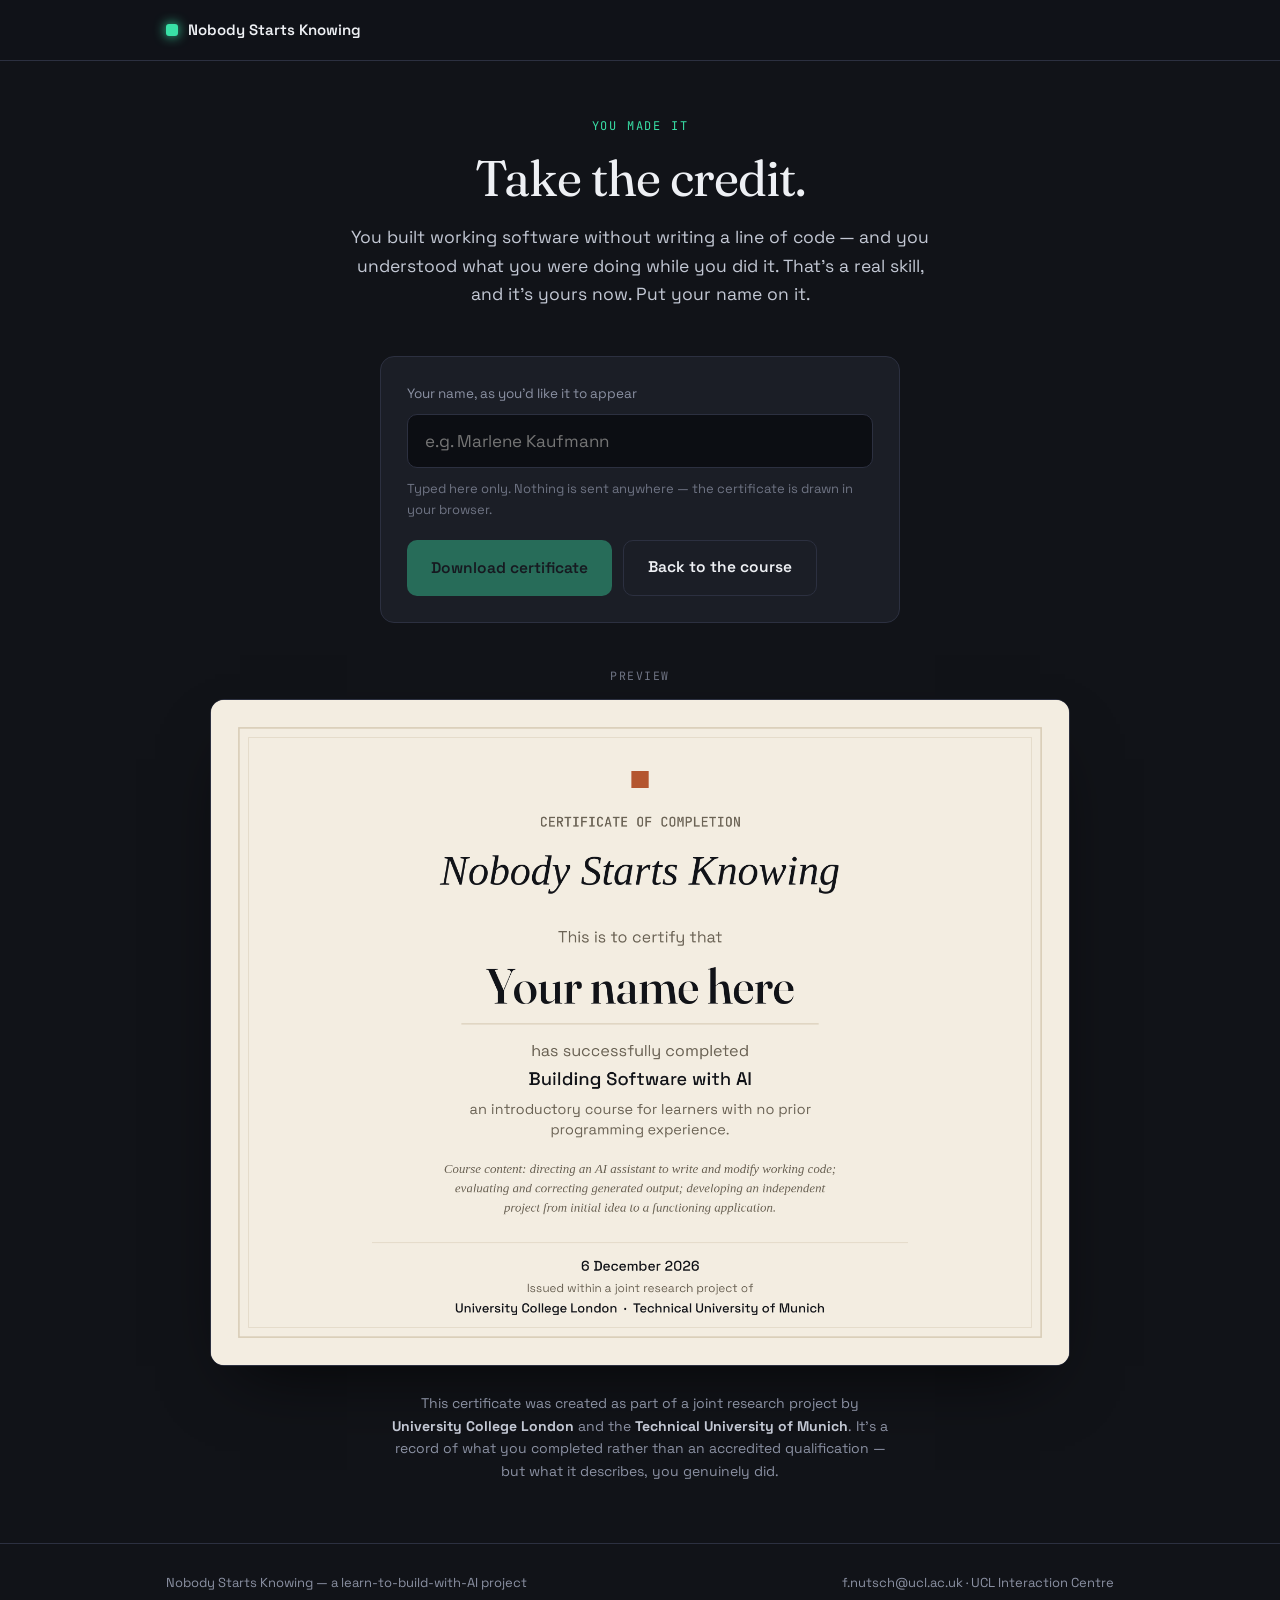
==== certificate.html @ 4bc1b156 "Add files via upload" ====
<!DOCTYPE html>
<html lang="en">
<head>
<meta charset="UTF-8">
<meta name="viewport" content="width=device-width, initial-scale=1.0">
<title>Your certificate</title>
<style>
  :root{
    --ink:#111318; --ink-soft:#1b1e26; --ink-deep:#0c0e13;
    --line:#2c3040; --line-soft:#232733;
    --muted:#8b91a3; --muted-2:#6f7484;
    --play:#39e0a6; --warn:#ffd54a;
    --serif:'Fraunces',Georgia,serif;
    --ui:'Space Grotesk',-apple-system,BlinkMacSystemFont,sans-serif;
    --mono:'JetBrains Mono','SF Mono',monospace;
  }
  *{box-sizing:border-box;margin:0;padding:0}
  @media (prefers-reduced-motion:reduce){*{transition:none!important;animation:none!important}}
  body{background:var(--ink);color:#eef0f4;font-family:var(--ui);line-height:1.62;-webkit-font-smoothing:antialiased}

  header{border-bottom:1px solid var(--line);background:rgba(17,19,24,.92)}
  .bar{max-width:1000px;margin:0 auto;padding:0 26px;height:60px;display:flex;align-items:center;justify-content:space-between}
  .brand{display:flex;align-items:center;gap:10px;font-weight:600;font-size:15px;text-decoration:none;color:#eef0f4}
  .brand .dot{width:12px;height:12px;border-radius:3px;background:var(--play);box-shadow:0 0 12px var(--play)}

  .wrap{max-width:1000px;margin:0 auto;padding:0 26px}
  .intro{padding:56px 0 10px;text-align:center}
  .kicker{font-family:var(--mono);font-size:12px;letter-spacing:.15em;text-transform:uppercase;color:var(--play);margin-bottom:16px}
  h1{font-family:var(--serif);font-weight:400;font-size:clamp(32px,4.6vw,50px);line-height:1.06;letter-spacing:-.02em}
  .lede{margin:18px auto 0;font-size:17.5px;color:#c3c8d4;max-width:54ch}

  /* form */
  .form{margin:38px auto 0;max-width:520px;background:var(--ink-soft);border:1px solid var(--line);
        border-radius:14px;padding:26px}
  label.fl{display:block;font-size:13.5px;color:var(--muted);margin-bottom:9px}
  input[type=text]{width:100%;background:var(--ink-deep);border:1px solid var(--line);border-radius:10px;
                   padding:15px 17px;color:#fff;font-family:var(--ui);font-size:17px;transition:border-color .2s}
  input[type=text]:focus{outline:none;border-color:var(--play)}
  input[type=text]:focus-visible{outline:3px solid var(--warn);outline-offset:2px}
  .hint{margin-top:10px;font-size:13px;color:var(--muted-2)}
  .actions{margin-top:20px;display:flex;gap:11px;flex-wrap:wrap}
  .btn{display:inline-flex;align-items:center;gap:9px;font-family:var(--ui);font-weight:600;font-size:15.5px;
       border:none;cursor:pointer;border-radius:10px;padding:14px 24px;text-decoration:none;transition:transform .15s,opacity .2s}
  .btn-primary{background:var(--play);color:var(--ink)}
  .btn-primary:hover:not(:disabled){transform:translateY(-2px)}
  .btn-primary:disabled{opacity:.4;cursor:default}
  .btn-ghost{background:transparent;color:#eef0f4;border:1px solid var(--line)}
  .btn-ghost:hover{border-color:var(--play)}
  button:focus-visible,a:focus-visible{outline:3px solid var(--warn);outline-offset:3px}

  /* live preview */
  .preview-wrap{margin:44px 0 20px}
  .preview-label{font-family:var(--mono);font-size:11.5px;letter-spacing:.13em;text-transform:uppercase;
                 color:var(--muted-2);text-align:center;margin-bottom:14px}
  .cert-shell{max-width:860px;margin:0 auto;border-radius:14px;overflow:hidden;
              border:1px solid var(--line);box-shadow:0 30px 70px -30px rgba(0,0,0,.8)}
  canvas{display:block;width:100%;height:auto;background:#f3ede1}

  .note{margin:26px auto 0;max-width:56ch;text-align:center;font-size:14px;color:var(--muted)}
  .note strong{color:#c3c8d4}

  footer{border-top:1px solid var(--line);margin-top:60px;padding:28px 0;color:var(--muted);font-size:13px}
  .foot{display:flex;justify-content:space-between;flex-wrap:wrap;gap:12px}
  .foot a{color:var(--muted);text-decoration:none}
  .foot a:hover{color:#fff}
</style>
</head>
<body>

<header>
  <div class="bar">
    <a href="index.html" class="brand"><span class="dot"></span> Nobody Starts Knowing</a>
  </div>
</header>

<div class="wrap">

  <section class="intro">
    <div class="kicker">You made it</div>
    <h1>Take the credit.</h1>
    <p class="lede">You built working software without writing a line of code — and you understood what you were doing while you did it. That's a real skill, and it's yours now. Put your name on it.</p>
  </section>

  <div class="form">
    <label class="fl" for="nameInput">Your name, as you'd like it to appear</label>
    <input type="text" id="nameInput" placeholder="e.g. Marlene Kaufmann" autocomplete="name" maxlength="48">
    <p class="hint">Typed here only. Nothing is sent anywhere — the certificate is drawn in your browser.</p>
    <div class="actions">
      <button class="btn btn-primary" id="downloadBtn" disabled>Download certificate</button>
      <a class="btn btn-ghost" href="index.html">Back to the course</a>
    </div>
  </div>

  <div class="preview-wrap">
    <p class="preview-label">Preview</p>
    <div class="cert-shell">
      <canvas id="cert" width="1600" height="1240" aria-label="Your certificate preview"></canvas>
    </div>
  </div>

  <p class="note">This certificate was created as part of a joint research project by
    <strong>University College London</strong> and the <strong>Technical University of Munich</strong>.
    It's a record of what you completed rather than an accredited qualification —
    but what it describes, you genuinely did.</p>

</div>

<footer>
  <div class="wrap foot">
    <span>Nobody Starts Knowing — a learn-to-build-with-AI project</span>
    <span><a href="mailto:f.nutsch@ucl.ac.uk">f.nutsch@ucl.ac.uk</a> · UCL Interaction Centre</span>
  </div>
</footer>

<script>
(function(){
  var canvas = document.getElementById('cert');
  var ctx = canvas.getContext('2d');
  var input = document.getElementById('nameInput');
  var btn = document.getElementById('downloadBtn');

  var W = canvas.width, H = canvas.height;
  var PAPER = '#f3ede1', INK = '#111318', RUST = '#b4562f',
      MUTED = '#6b6355', LINE = '#d8ccb6';

  function formattedDate(){
    var d = new Date();
    return d.toLocaleDateString('en-GB', { day:'numeric', month:'long', year:'numeric' });
  }

  function draw(name){
    ctx.fillStyle = PAPER;
    ctx.fillRect(0,0,W,H);

    // double rule border
    ctx.strokeStyle = LINE; ctx.lineWidth = 3;
    ctx.strokeRect(52,52,W-104,H-104);
    ctx.lineWidth = 1;
    ctx.strokeRect(70,70,W-140,H-140);

    ctx.textAlign = 'center';

    // small mark
    ctx.fillStyle = RUST;
    ctx.fillRect(W/2-16, 132, 32, 32);

    // eyebrow
    ctx.fillStyle = MUTED;
    ctx.font = '500 25px "JetBrains Mono", monospace';
    ctx.fillText('CERTIFICATE OF COMPLETION', W/2, 236);

    // title
    ctx.fillStyle = INK;
    ctx.font = 'italic 400 78px Fraunces, Georgia, serif';
    ctx.fillText('Nobody Starts Knowing', W/2, 344);

    // lead-in
    ctx.fillStyle = MUTED;
    ctx.font = '400 30px "Space Grotesk", sans-serif';
    ctx.fillText('This is to certify that', W/2, 452);

    // the name, shrunk to fit rather than overflowing
    var shown = (name || '').trim() || 'Your name here';
    ctx.fillStyle = INK;
    var size = 92;
    do {
      ctx.font = '500 ' + size + 'px Fraunces, Georgia, serif';
      size -= 3;
    } while (ctx.measureText(shown).width > W - 320 && size > 34);
    ctx.fillText(shown, W/2, 566);

    // underline under the name
    var nw = Math.min(ctx.measureText(shown).width + 90, W - 260);
    ctx.strokeStyle = LINE; ctx.lineWidth = 2;
    ctx.beginPath();
    ctx.moveTo(W/2 - nw/2, 604); ctx.lineTo(W/2 + nw/2, 604); ctx.stroke();

    // body
    ctx.fillStyle = MUTED;
    ctx.font = '400 30px "Space Grotesk", sans-serif';
    ctx.fillText('has successfully completed', W/2, 664);

    ctx.fillStyle = INK;
    ctx.font = '500 34px "Space Grotesk", sans-serif';
    ctx.fillText('Building Software with AI', W/2, 718);

    ctx.fillStyle = MUTED;
    ctx.font = '400 27px "Space Grotesk", sans-serif';
    ctx.fillText('an introductory course for learners with no prior', W/2, 772);
    ctx.fillText('programming experience.', W/2, 810);

    // scope of the course, in the register of a transcript line
    ctx.fillStyle = MUTED;
    ctx.font = 'italic 400 24px Fraunces, Georgia, serif';
    ctx.fillText('Course content: directing an AI assistant to write and modify working code;', W/2, 882);
    ctx.fillText('evaluating and correcting generated output; developing an independent', W/2, 918);
    ctx.fillText('project from initial idea to a functioning application.', W/2, 954);

    // footer line
    ctx.strokeStyle = LINE; ctx.lineWidth = 1;
    ctx.beginPath(); ctx.moveTo(300, 1012); ctx.lineTo(W-300, 1012); ctx.stroke();

    ctx.fillStyle = INK;
    ctx.font = '500 26px "Space Grotesk", sans-serif';
    ctx.fillText(formattedDate(), W/2, 1064);

    ctx.fillStyle = MUTED;
    ctx.font = '400 22px "Space Grotesk", sans-serif';
    ctx.fillText('Issued within a joint research project of', W/2, 1104);
    ctx.fillStyle = INK;
    ctx.font = '500 24px "Space Grotesk", sans-serif';
    ctx.fillText('University College London  ·  Technical University of Munich', W/2, 1142);
  }

  function safeFileName(name){
    var base = (name || 'certificate').trim().replace(/[^a-zA-Z0-9 _-]/g, '').replace(/\s+/g, '-');
    return (base || 'certificate') + '-nobody-starts-knowing.png';
  }

  input.addEventListener('input', function(){
    draw(input.value);
    btn.disabled = input.value.trim().length === 0;
  });

  input.addEventListener('keydown', function(e){
    if (e.key === 'Enter' && !btn.disabled) btn.click();
  });

  btn.addEventListener('click', function(){
    draw(input.value);
    canvas.toBlob(function(blob){
      var url = URL.createObjectURL(blob);
      var a = document.createElement('a');
      a.href = url;
      a.download = safeFileName(input.value);
      document.body.appendChild(a);
      a.click();
      document.body.removeChild(a);
      setTimeout(function(){ URL.revokeObjectURL(url); }, 1000);
    }, 'image/png');
  });

  // Web fonts land after first paint; redraw once they are ready.
  draw('');
  if (document.fonts && document.fonts.ready) {
    document.fonts.ready.then(function(){ draw(input.value); });
  }
})();
</script>
<link href="https://fonts.googleapis.com/css2?family=Fraunces:ital,opsz,wght@0,9..144,400;0,9..144,500;1,9..144,400&family=Space+Grotesk:wght@400;500;600&family=JetBrains+Mono:wght@400;500&display=swap" rel="stylesheet">
</body>
</html>
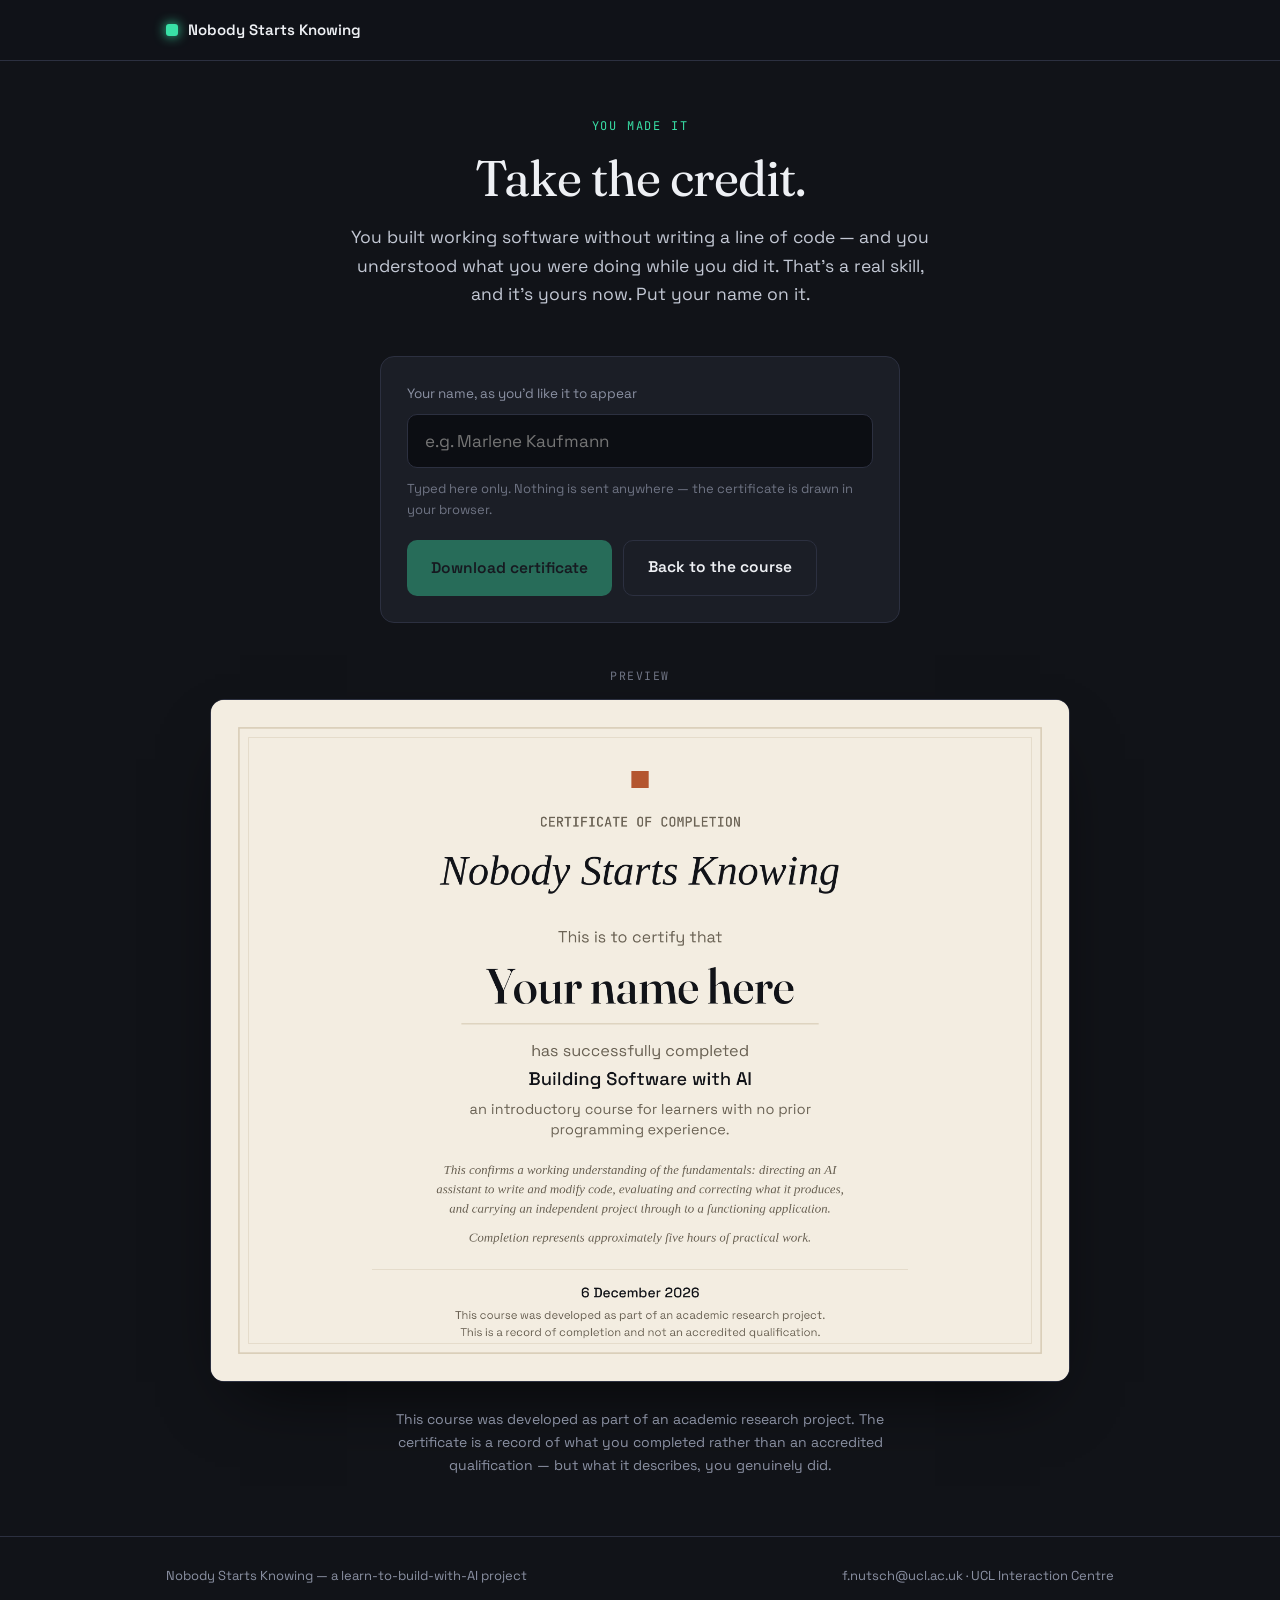
==== commit d91aecf9: "Add files via upload" ====
--- a/certificate.html
+++ b/certificate.html
@@ -94,14 +94,13 @@
   <div class="preview-wrap">
     <p class="preview-label">Preview</p>
     <div class="cert-shell">
-      <canvas id="cert" width="1600" height="1240" aria-label="Your certificate preview"></canvas>
+      <canvas id="cert" width="1600" height="1270" aria-label="Your certificate preview"></canvas>
     </div>
   </div>
 
-  <p class="note">This certificate was created as part of a joint research project by
-    <strong>University College London</strong> and the <strong>Technical University of Munich</strong>.
-    It's a record of what you completed rather than an accredited qualification —
-    but what it describes, you genuinely did.</p>
+  <p class="note">This course was developed as part of an academic research project.
+    The certificate is a record of what you completed rather than an accredited
+    qualification — but what it describes, you genuinely did.</p>
 
 </div>
 
@@ -189,27 +188,28 @@
     ctx.fillText('an introductory course for learners with no prior', W/2, 772);
     ctx.fillText('programming experience.', W/2, 810);
 
-    // scope of the course, in the register of a transcript line
+    // what completion attests to
     ctx.fillStyle = MUTED;
     ctx.font = 'italic 400 24px Fraunces, Georgia, serif';
-    ctx.fillText('Course content: directing an AI assistant to write and modify working code;', W/2, 882);
-    ctx.fillText('evaluating and correcting generated output; developing an independent', W/2, 918);
-    ctx.fillText('project from initial idea to a functioning application.', W/2, 954);
+    ctx.fillText('This confirms a working understanding of the fundamentals: directing an AI', W/2, 884);
+    ctx.fillText('assistant to write and modify code, evaluating and correcting what it produces,', W/2, 920);
+    ctx.fillText('and carrying an independent project through to a functioning application.', W/2, 956);
+
+    ctx.font = 'italic 400 24px Fraunces, Georgia, serif';
+    ctx.fillText('Completion represents approximately five hours of practical work.', W/2, 1010);
 
     // footer line
     ctx.strokeStyle = LINE; ctx.lineWidth = 1;
-    ctx.beginPath(); ctx.moveTo(300, 1012); ctx.lineTo(W-300, 1012); ctx.stroke();
+    ctx.beginPath(); ctx.moveTo(300, 1062); ctx.lineTo(W-300, 1062); ctx.stroke();
 
     ctx.fillStyle = INK;
     ctx.font = '500 26px "Space Grotesk", sans-serif';
-    ctx.fillText(formattedDate(), W/2, 1064);
-
-    ctx.fillStyle = MUTED;
-    ctx.font = '400 22px "Space Grotesk", sans-serif';
-    ctx.fillText('Issued within a joint research project of', W/2, 1104);
-    ctx.fillStyle = INK;
-    ctx.font = '500 24px "Space Grotesk", sans-serif';
-    ctx.fillText('University College London  ·  Technical University of Munich', W/2, 1142);
+    ctx.fillText(formattedDate(), W/2, 1114);
+
+    ctx.fillStyle = MUTED;
+    ctx.font = '400 21px "Space Grotesk", sans-serif';
+    ctx.fillText('This course was developed as part of an academic research project.', W/2, 1154);
+    ctx.fillText('This is a record of completion and not an accredited qualification.', W/2, 1186);
   }
 
   function safeFileName(name){
